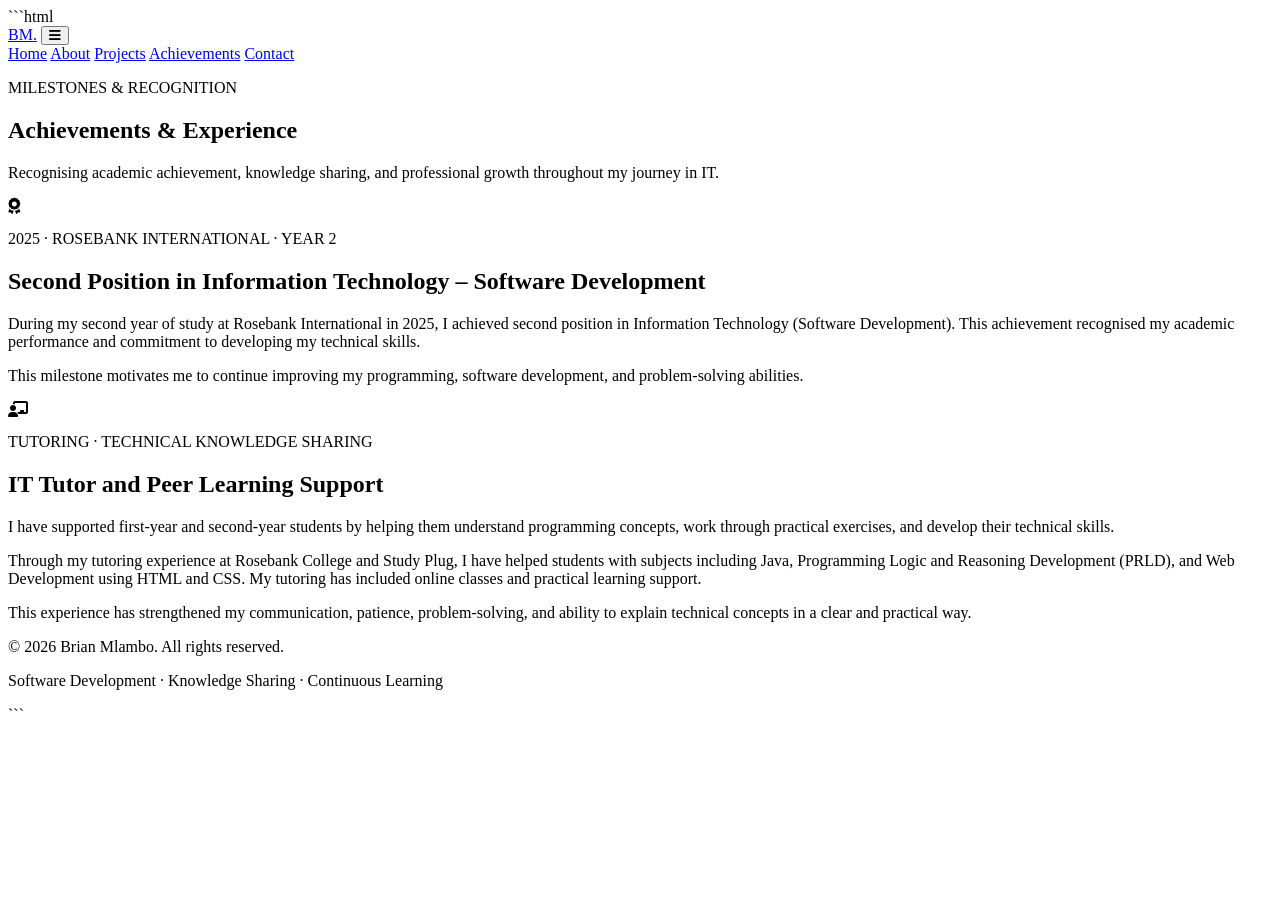
==== achievements.html @ 97031eeb "Add achievements.html with achievements content This file contains the HTML structure for the Achiev" ====
```html
<!DOCTYPE html>
<html lang="en">

<head>
    <meta charset="UTF-8">
    <meta name="viewport" content="width=device-width, initial-scale=1.0">
    <title>Achievements | Brian Mlambo</title>
    <link rel="stylesheet" href="CSS/style.css">
    <link rel="stylesheet"
        href="https://cdnjs.cloudflare.com/ajax/libs/font-awesome/6.5.0/css/all.min.css">
</head>

<body>
    <header class="site-header">
        <a class="brand" href="index.html">BM<span>.</span></a>

        <button class="menu-toggle" id="menuToggle"
            aria-label="Toggle navigation" aria-expanded="false">
            <i class="fas fa-bars"></i>
        </button>

        <nav class="nav-menu" id="navMenu">
            <a href="index.html">Home</a>
            <a href="about.html">About</a>
            <a href="projects.html">Projects</a>
            <a class="active" href="achievements.html">Achievements</a>
            <a href="contact.html">Contact</a>
        </nav>
    </header>

    <main>
        <section class="page-hero">
            <p class="eyebrow">MILESTONES & RECOGNITION</p>
            <h1>Achievements & <span>Experience</span></h1>
            <p>
                Recognising academic achievement, knowledge sharing,
                and professional growth throughout my journey in IT.
            </p>
        </section>

        <section class="section">

            <!-- Academic Achievement -->
            <article class="achievement-card">
                <div class="achievement-symbol">
                    <i class="fas fa-award"></i>
                </div>

                <div>
                    <p class="project-type">
                        2025 · ROSEBANK INTERNATIONAL · YEAR 2
                    </p>

                    <h2>
                        Second Position in Information Technology –
                        Software Development
                    </h2>

                    <p>
                        During my second year of study at Rosebank
                        International in 2025, I achieved second position
                        in Information Technology (Software Development).
                        This achievement recognised my academic performance
                        and commitment to developing my technical skills.
                    </p>

                    <p class="muted">
                        This milestone motivates me to continue improving
                        my programming, software development, and
                        problem-solving abilities.
                    </p>
                </div>
            </article>

            <!-- Tutoring Experience -->
            <article class="achievement-card">
                <div class="achievement-symbol">
                    <i class="fas fa-chalkboard-user"></i>
                </div>

                <div>
                    <p class="project-type">
                        TUTORING · TECHNICAL KNOWLEDGE SHARING
                    </p>

                    <h2>IT Tutor and Peer Learning Support</h2>

                    <p>
                        I have supported first-year and second-year
                        students by helping them understand programming
                        concepts, work through practical exercises,
                        and develop their technical skills.
                    </p>

                    <p>
                        Through my tutoring experience at Rosebank College
                        and Study Plug, I have helped students with
                        subjects including Java, Programming Logic and
                        Reasoning Development (PRLD), and Web Development
                        using HTML and CSS. My tutoring has included
                        online classes and practical learning support.
                    </p>

                    <p class="muted">
                        This experience has strengthened my communication,
                        patience, problem-solving, and ability to explain
                        technical concepts in a clear and practical way.
                    </p>
                </div>
            </article>

        </section>
    </main>

    <footer>
        <p>© 2026 Brian Mlambo. All rights reserved.</p>
        <p>Software Development · Knowledge Sharing · Continuous Learning</p>
    </footer>

    <script src="JS/script.js"></script>
</body>

</html>
```
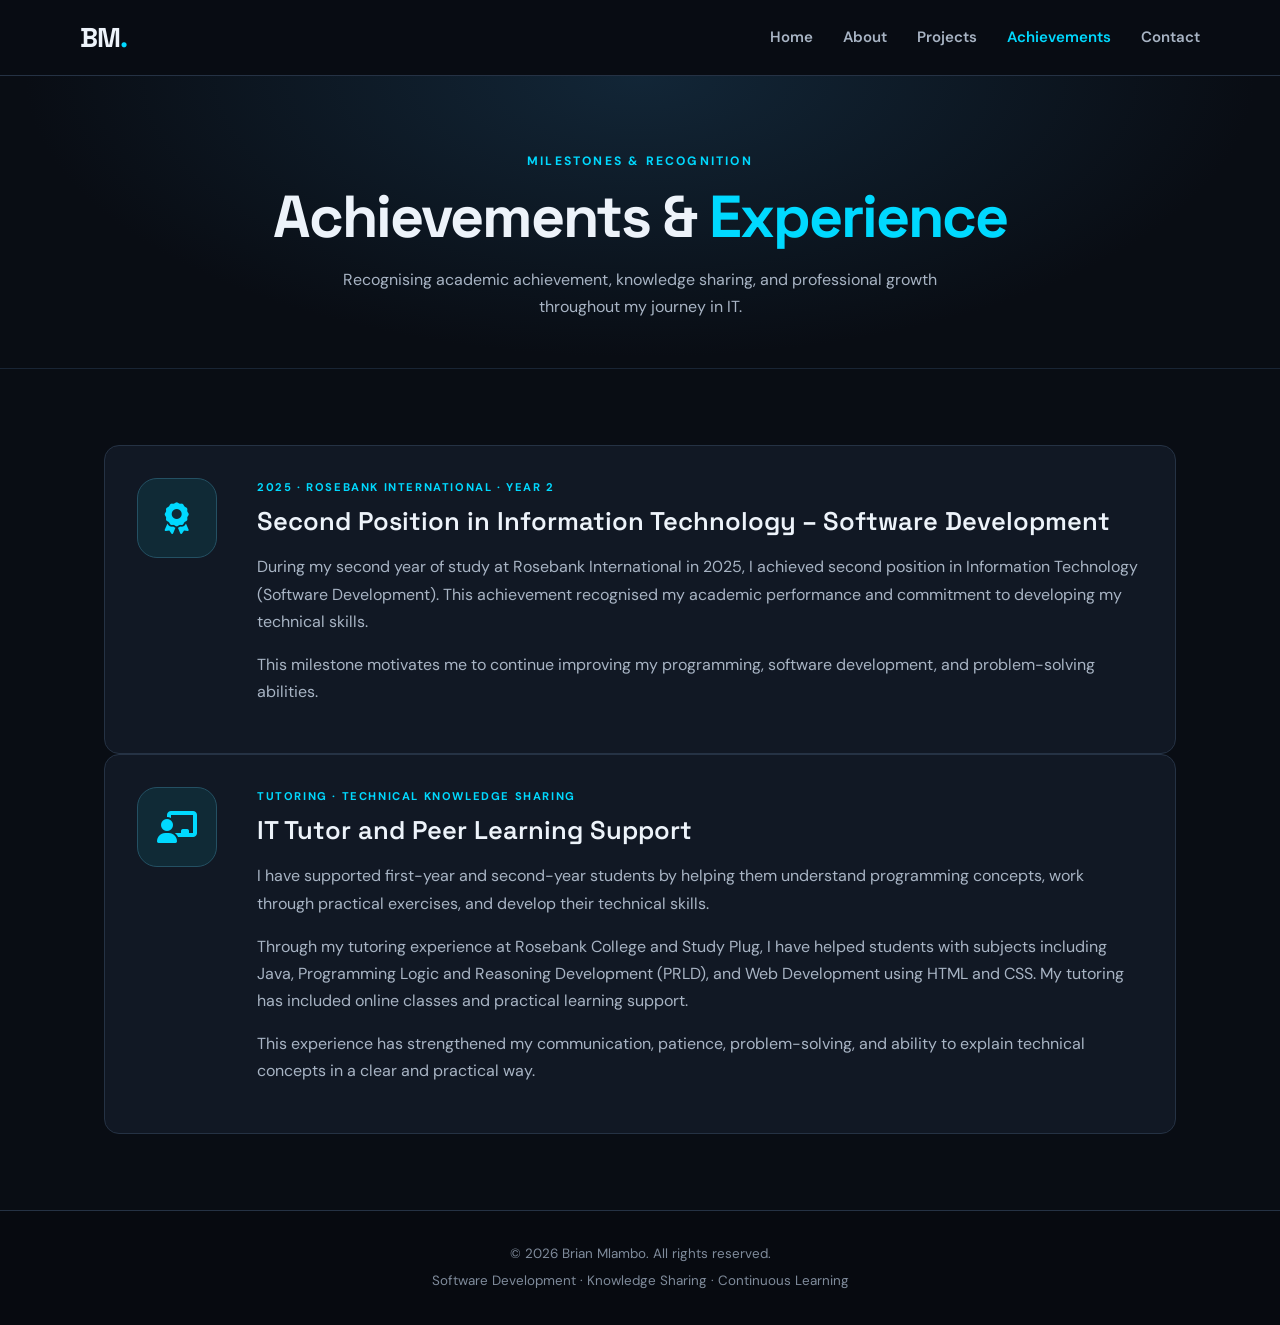
==== commit b45caf6a: "Remove code block formatting from achievements.html" ====
--- a/achievements.html
+++ b/achievements.html
@@ -1,4 +1,4 @@
-```html
+
 <!DOCTYPE html>
 <html lang="en">
 
@@ -122,4 +122,4 @@
 </body>
 
 </html>
-```
+
--- a/CSS/style.css
+++ b/CSS/style.css
@@ -0,0 +1,826 @@
+@import url('https://fonts.googleapis.com/css2?family=DM+Sans:wght@400;500;600;700&family=Space+Grotesk:wght@400;500;600;700&display=swap');
+
+:root {
+    --bg: #090d14;
+    --surface: #111824;
+    --surface2: #0d1420;
+    --line: #253244;
+    --text: #edf3fa;
+    --muted: #a8b4c4;
+    --accent: #00d9ff;
+    --accent2: #62e8ff;
+    --max: 1120px
+}
+
+* {
+    box-sizing: border-box;
+    scroll-behavior: smooth
+}
+
+body {
+    margin: 0;
+    background: var(--bg);
+    color: var(--text);
+    font-family: 'DM Sans', Arial, sans-serif;
+    line-height: 1.7
+}
+
+a {
+    color: inherit;
+    text-decoration: none
+}
+
+.site-header {
+    min-height: 76px;
+    padding: 15px max(5%, calc((100% - var(--max))/2));
+    display: flex;
+    align-items: center;
+    justify-content: space-between;
+    gap: 25px;
+    background: rgba(9, 13, 20, .94);
+    border-bottom: 1px solid var(--line);
+    position: sticky;
+    top: 0;
+    z-index: 20;
+    backdrop-filter: blur(14px)
+}
+
+.brand {
+    font: 700 1.7rem 'Space Grotesk', sans-serif;
+    letter-spacing: -1px
+}
+
+.brand span,
+.hero h1 span,
+.page-hero h1 span {
+    color: var(--accent)
+}
+
+.nav-menu {
+    display: flex;
+    gap: 30px;
+    align-items: center
+}
+
+.nav-menu a {
+    color: var(--muted);
+    font-weight: 600;
+    font-size: .94rem;
+    transition: .2s
+}
+
+.nav-menu a:hover,
+.nav-menu a.active {
+    color: var(--accent)
+}
+
+.menu-toggle {
+    display: none;
+    background: none;
+    color: var(--accent);
+    border: 1px solid var(--line);
+    border-radius: 8px;
+    padding: 9px 12px;
+    font-size: 1.1rem
+}
+
+.hero {
+    max-width: var(--max);
+    margin: auto;
+    padding: 95px 24px 105px;
+    display: grid;
+    grid-template-columns: 1.2fr .8fr;
+    align-items: center;
+    gap: 65px;
+    min-height: 590px
+}
+
+.eyebrow {
+    font-size: .76rem;
+    letter-spacing: 2.2px;
+    font-weight: 700;
+    color: var(--accent);
+    margin: 0 0 12px
+}
+
+.hero h1,
+.page-hero h1 {
+    font: 700 clamp(2.5rem, 5.2vw, 4.3rem)/1.12 'Space Grotesk', sans-serif;
+    letter-spacing: -2px;
+    margin: 0 0 16px
+}
+
+.hero h2 {
+    font: 500 1.3rem 'Space Grotesk', sans-serif;
+    color: #dce7f4;
+    margin: 0 0 18px
+}
+
+.hero-copy {
+    font-size: 1.08rem;
+    color: var(--muted);
+    max-width: 630px
+}
+
+.button-row {
+    display: flex;
+    flex-wrap: wrap;
+    gap: 12px;
+    margin-top: 28px
+}
+
+.btn {
+    display: inline-flex;
+    align-items: center;
+    justify-content: center;
+    gap: 10px;
+    padding: 12px 19px;
+    border-radius: 8px;
+    font-weight: 700;
+    font-size: .94rem;
+    border: 1px solid transparent;
+    cursor: pointer;
+    transition: .2s
+}
+
+.btn:hover {
+    transform: translateY(-2px)
+}
+
+.btn-primary {
+    background: var(--accent);
+    color: #051018
+}
+
+.btn-primary:hover {
+    background: var(--accent2);
+    box-shadow: 0 8px 25px #00d9ff24
+}
+
+.btn-outline {
+    border-color: #3b5065;
+    color: var(--text)
+}
+
+.btn-outline:hover {
+    border-color: var(--accent);
+    color: var(--accent)
+}
+
+.quick-links {
+    display: flex;
+    gap: 20px;
+    margin-top: 30px
+}
+
+.quick-links a {
+    font-size: 1.45rem;
+    color: var(--muted)
+}
+
+.quick-links a:hover {
+    color: var(--accent)
+}
+
+.hero-panel {
+    position: relative;
+    padding: 20px
+}
+
+.code-window {
+    border: 1px solid #2c3a4d;
+    border-radius: 15px;
+    background: linear-gradient(145deg, #141e2c, #0d121b);
+    box-shadow: 0 25px 70px #0007;
+    overflow: hidden
+}
+
+.window-dots {
+    display: flex;
+    gap: 7px;
+    padding: 17px 20px;
+    border-bottom: 1px solid #253244
+}
+
+.window-dots span {
+    width: 9px;
+    height: 9px;
+    border-radius: 50%;
+    background: #40536a
+}
+
+.window-dots span:first-child {
+    background: #ff6f70
+}
+
+.window-dots span:nth-child(2) {
+    background: #ffc857
+}
+
+.window-dots span:nth-child(3) {
+    background: #3ddc97
+}
+
+.code-window pre {
+    padding: 22px 24px;
+    margin: 0;
+    overflow: auto;
+    font: .92rem/1.9 Consolas, monospace;
+    color: #d9e8f7
+}
+
+.code-muted {
+    color: #8da8ff
+}
+
+.code-green {
+    color: #83e6ba
+}
+
+.floating-chip {
+    position: absolute;
+    bottom: 0;
+    left: 0;
+    background: #142331;
+    border: 1px solid #2c5262;
+    padding: 12px 16px;
+    border-radius: 9px;
+    font-size: .83rem;
+    color: #d9faff;
+    box-shadow: 0 10px 30px #0005
+}
+
+.floating-chip i {
+    color: var(--accent);
+    margin-right: 7px
+}
+
+.section {
+    max-width: var(--max);
+    margin: 0 auto;
+    padding: 76px 24px
+}
+
+.section-tint {
+    max-width: none;
+    background: #0c121c;
+    padding-left: max(24px, calc((100% - var(--max))/2));
+    padding-right: max(24px, calc((100% - var(--max))/2));
+    border-top: 1px solid #192535;
+    border-bottom: 1px solid #192535
+}
+
+.section-heading {
+    max-width: 690px;
+    margin: 0 auto 36px;
+    text-align: center
+}
+
+.section-heading h2,
+.cta h2,
+.contact-info h2,
+.about-layout h2 {
+    font: 600 clamp(1.8rem, 3.5vw, 2.5rem)/1.2 'Space Grotesk', sans-serif;
+    letter-spacing: -.8px;
+    margin: 0 0 14px
+}
+
+.section-heading>p:last-child,
+.section>p,
+.about-layout p,
+.contact-info>p:not(.eyebrow) {
+    color: var(--muted)
+}
+
+.feature-grid,
+.project-grid,
+.skills-grid {
+    display: grid;
+    grid-template-columns: repeat(3, 1fr);
+    gap: 18px
+}
+
+.feature-card,
+.project-card,
+.skill-card {
+    padding: 25px;
+    border-radius: 13px;
+    background: var(--surface);
+    border: 1px solid var(--line);
+    transition: .25s
+}
+
+.feature-card:hover,
+.project-card:hover,
+.skill-card:hover {
+    transform: translateY(-4px);
+    border-color: #16758a;
+    box-shadow: 0 15px 35px #0002
+}
+
+.feature-card>i,
+.skill-card>i {
+    font-size: 1.5rem;
+    color: var(--accent);
+    margin-bottom: 13px
+}
+
+.feature-card h3,
+.project-card h3,
+.skill-card h3 {
+    font: 600 1.16rem 'Space Grotesk', sans-serif;
+    margin: 0 0 8px
+}
+
+.feature-card p,
+.project-card p,
+.skill-card p {
+    color: var(--muted);
+    font-size: .94rem;
+    margin: 0
+}
+
+.project-icon {
+    height: 46px;
+    width: 46px;
+    display: grid;
+    place-items: center;
+    border: 1px solid #245063;
+    background: #0d2531;
+    color: var(--accent);
+    border-radius: 11px;
+    font-size: 1.2rem;
+    margin-bottom: 18px
+}
+
+.project-type {
+    font-size: .7rem !important;
+    letter-spacing: 1.6px;
+    color: var(--accent) !important;
+    font-weight: 700;
+    margin: 0 0 8px !important
+}
+
+.tags {
+    display: flex;
+    flex-wrap: wrap;
+    gap: 7px;
+    margin-top: 17px
+}
+
+.tags span {
+    font-size: .75rem;
+    background: #192638;
+    color: #bfeefa;
+    padding: 4px 9px;
+    border-radius: 5px
+}
+
+.center {
+    text-align: center;
+    margin-top: 32px
+}
+
+.text-link {
+    font-weight: 700;
+    color: var(--accent)
+}
+
+.text-link i {
+    margin-left: 6px
+}
+
+.cta {
+    display: flex;
+    justify-content: space-between;
+    align-items: center;
+    gap: 30px
+}
+
+.cta p:not(.eyebrow) {
+    color: var(--muted);
+    max-width: 650px;
+    margin-bottom: 0
+}
+
+.page-hero {
+    text-align: center;
+    padding: 75px 24px 48px;
+    background: radial-gradient(ellipse at top, #122637 0%, var(--bg) 68%);
+    border-bottom: 1px solid #192535
+}
+
+.page-hero h1 {
+    font-size: clamp(2.5rem, 5vw, 3.7rem)
+}
+
+.page-hero>p:last-child {
+    color: var(--muted);
+    max-width: 660px;
+    margin: 0 auto
+}
+
+.about-layout {
+    display: grid;
+    grid-template-columns: 1.4fr .8fr;
+    gap: 60px;
+    align-items: start
+}
+
+.about-layout p {
+    margin: 0 0 17px
+}
+
+.profile-card {
+    background: var(--surface);
+    border: 1px solid var(--line);
+    border-radius: 15px;
+    padding: 27px
+}
+
+.profile-mark {
+    height: 76px;
+    width: 76px;
+    display: grid;
+    place-items: center;
+    border-radius: 20px;
+    background: #0b2a36;
+    border: 1px solid #1e6475;
+    color: var(--accent);
+    font: 700 1.8rem 'Space Grotesk', sans-serif
+}
+
+.profile-card h3 {
+    font: 600 1.3rem 'Space Grotesk', sans-serif;
+    margin: 15px 0 0
+}
+
+.profile-card>p {
+    margin: 0 0 18px !important
+}
+
+.profile-card ul {
+    padding: 0;
+    list-style: none;
+    margin: 0
+}
+
+.profile-card li {
+    padding: 9px 0;
+    color: var(--muted);
+    border-top: 1px solid var(--line)
+}
+
+.profile-card li i {
+    width: 25px;
+    color: var(--accent)
+}
+
+.skills-grid {
+    grid-template-columns: repeat(3, 1fr)
+}
+
+.skill-card {
+    min-height: 155px
+}
+
+.skill-card h3 {
+    margin: 6px 0 8px
+}
+
+.project-list {
+    display: grid;
+    gap: 18px
+}
+
+.project-detail {
+    display: grid;
+    grid-template-columns: 60px 1fr;
+    gap: 20px;
+    padding: 27px;
+    background: var(--surface);
+    border: 1px solid var(--line);
+    border-radius: 14px
+}
+
+.project-detail .project-icon {
+    margin: 0
+}
+
+.project-detail h2 {
+    font: 600 1.5rem 'Space Grotesk', sans-serif;
+    margin: 0 0 10px
+}
+
+.project-detail p:not(.project-type) {
+    color: var(--muted);
+    margin: 0
+}
+
+.achievement-card {
+    display: grid;
+    grid-template-columns: 95px 1fr;
+    gap: 25px;
+    padding: 32px;
+    border-radius: 15px;
+    background: var(--surface);
+    border: 1px solid var(--line)
+}
+
+.achievement-symbol {
+    height: 80px;
+    width: 80px;
+    border-radius: 20px;
+    background: #102a36;
+    border: 1px solid #245063;
+    display: grid;
+    place-items: center;
+    color: var(--accent);
+    font-size: 2rem
+}
+
+.achievement-card h2 {
+    font: 600 1.6rem 'Space Grotesk', sans-serif;
+    margin: 0 0 12px
+}
+
+.achievement-card p:not(.project-type) {
+    color: var(--muted)
+}
+
+.muted {
+    color: var(--muted) !important
+}
+
+.notice {
+    display: flex;
+    gap: 13px;
+    padding: 17px 20px;
+    margin-top: 20px;
+    background: #121c29;
+    border: 1px solid var(--line);
+    border-radius: 10px;
+    color: var(--muted)
+}
+
+.notice i {
+    color: var(--accent);
+    margin-top: 5px
+}
+
+.notice p {
+    margin: 0
+}
+
+.contact-layout {
+    display: grid;
+    grid-template-columns: .8fr 1.2fr;
+    gap: 55px;
+    align-items: start
+}
+
+.contact-info>p:not(.eyebrow) {
+    margin-bottom: 28px
+}
+
+.contact-item {
+    display: flex;
+    align-items: center;
+    gap: 14px;
+    margin: 22px 0;
+    color: var(--text);
+    overflow-wrap: anywhere
+}
+
+.contact-item>i {
+    width: 45px;
+    height: 45px;
+    flex-shrink: 0;
+    display: grid;
+    place-items: center;
+    border: 1px solid #245063;
+    background: #0d2531;
+    border-radius: 11px;
+    color: var(--accent);
+    font-size: 1.15rem
+}
+
+.contact-item span {
+    font-weight: 600
+}
+
+.contact-item small {
+    display: block;
+    color: var(--muted);
+    font-size: .78rem;
+    font-weight: 400
+}
+
+.contact-form {
+    background: var(--surface);
+    border: 1px solid var(--line);
+    padding: 30px;
+    border-radius: 15px
+}
+
+.contact-form h2 {
+    font: 600 1.55rem 'Space Grotesk', sans-serif;
+    margin: 0
+}
+
+.contact-form>p {
+    font-size: .9rem
+}
+
+.contact-form label {
+    display: block;
+    font-size: .88rem;
+    font-weight: 600;
+    margin: 17px 0 7px
+}
+
+.contact-form input,
+.contact-form textarea {
+    display: block;
+    width: 100%;
+    padding: 12px 13px;
+    border: 1px solid #304056;
+    border-radius: 8px;
+    background: #0a111b;
+    color: var(--text);
+    font: inherit;
+    outline: none
+}
+
+.contact-form input:focus,
+.contact-form textarea:focus {
+    border-color: var(--accent);
+    box-shadow: 0 0 0 3px #00d9ff16
+}
+
+.contact-form textarea {
+    resize: vertical
+}
+
+.submit-btn {
+    margin-top: 20px;
+    width: 100%;
+    font: 700 .95rem 'DM Sans', sans-serif
+}
+
+.form-note {
+    font-size: .78rem !important;
+    color: #8f9eaf !important;
+    margin-bottom: 0
+}
+
+.form-note i {
+    color: var(--accent);
+    margin-right: 5px
+}
+
+footer {
+    text-align: center;
+    padding: 27px 20px;
+    border-top: 1px solid var(--line);
+    background: #070a10;
+    color: #7f8b9b;
+    font-size: .84rem
+}
+
+footer p {
+    margin: 5px
+}
+
+@media(max-width:850px) {
+    .hero {
+        grid-template-columns: 1fr;
+        gap: 30px;
+        padding-top: 70px
+    }
+
+    .hero-panel {
+        max-width: 560px;
+        width: 100%;
+        margin: auto
+    }
+
+    .feature-grid,
+    .project-grid,
+    .skills-grid {
+        grid-template-columns: repeat(2, 1fr)
+    }
+
+    .about-layout,
+    .contact-layout {
+        grid-template-columns: 1fr;
+        gap: 32px
+    }
+
+    .profile-card {
+        max-width: 500px
+    }
+
+    .cta {
+        align-items: flex-start;
+        flex-direction: column
+    }
+}
+
+@media(max-width:680px) {
+    .site-header {
+        padding: 14px 20px
+    }
+
+    .menu-toggle {
+        display: block
+    }
+
+    .nav-menu {
+        display: none;
+        position: absolute;
+        top: 100%;
+        left: 0;
+        right: 0;
+        background: #0b111b;
+        border-bottom: 1px solid var(--line);
+        padding: 18px 22px;
+        flex-direction: column;
+        align-items: flex-start;
+        gap: 17px
+    }
+
+    .nav-menu.show {
+        display: flex
+    }
+
+    .hero {
+        padding: 62px 22px 75px;
+        min-height: 0
+    }
+
+    .hero h1 {
+        letter-spacing: -1.4px
+    }
+
+    .hero-panel {
+        padding: 8px 0 18px
+    }
+
+    .floating-chip {
+        left: 0;
+        bottom: 0;
+        font-size: .75rem
+    }
+
+    .section {
+        padding: 55px 22px
+    }
+
+    .section-tint {
+        padding-left: 22px;
+        padding-right: 22px
+    }
+
+    .feature-grid,
+    .project-grid,
+    .skills-grid {
+        grid-template-columns: 1fr
+    }
+
+    .page-hero {
+        padding: 58px 20px 38px
+    }
+
+    .project-detail {
+        grid-template-columns: 1fr;
+        gap: 14px;
+        padding: 22px
+    }
+
+    .achievement-card {
+        grid-template-columns: 1fr;
+        padding: 23px
+    }
+
+    .contact-form {
+        padding: 22px
+    }
+
+    .button-row .btn {
+        width: 100%
+    }
+
+    .code-window pre {
+        font-size: .8rem;
+        padding: 17px
+    }
+
+    .section-heading {
+        text-align: left
+    }
+
+    .section-heading .eyebrow {
+        text-align: left
+    }
+}
